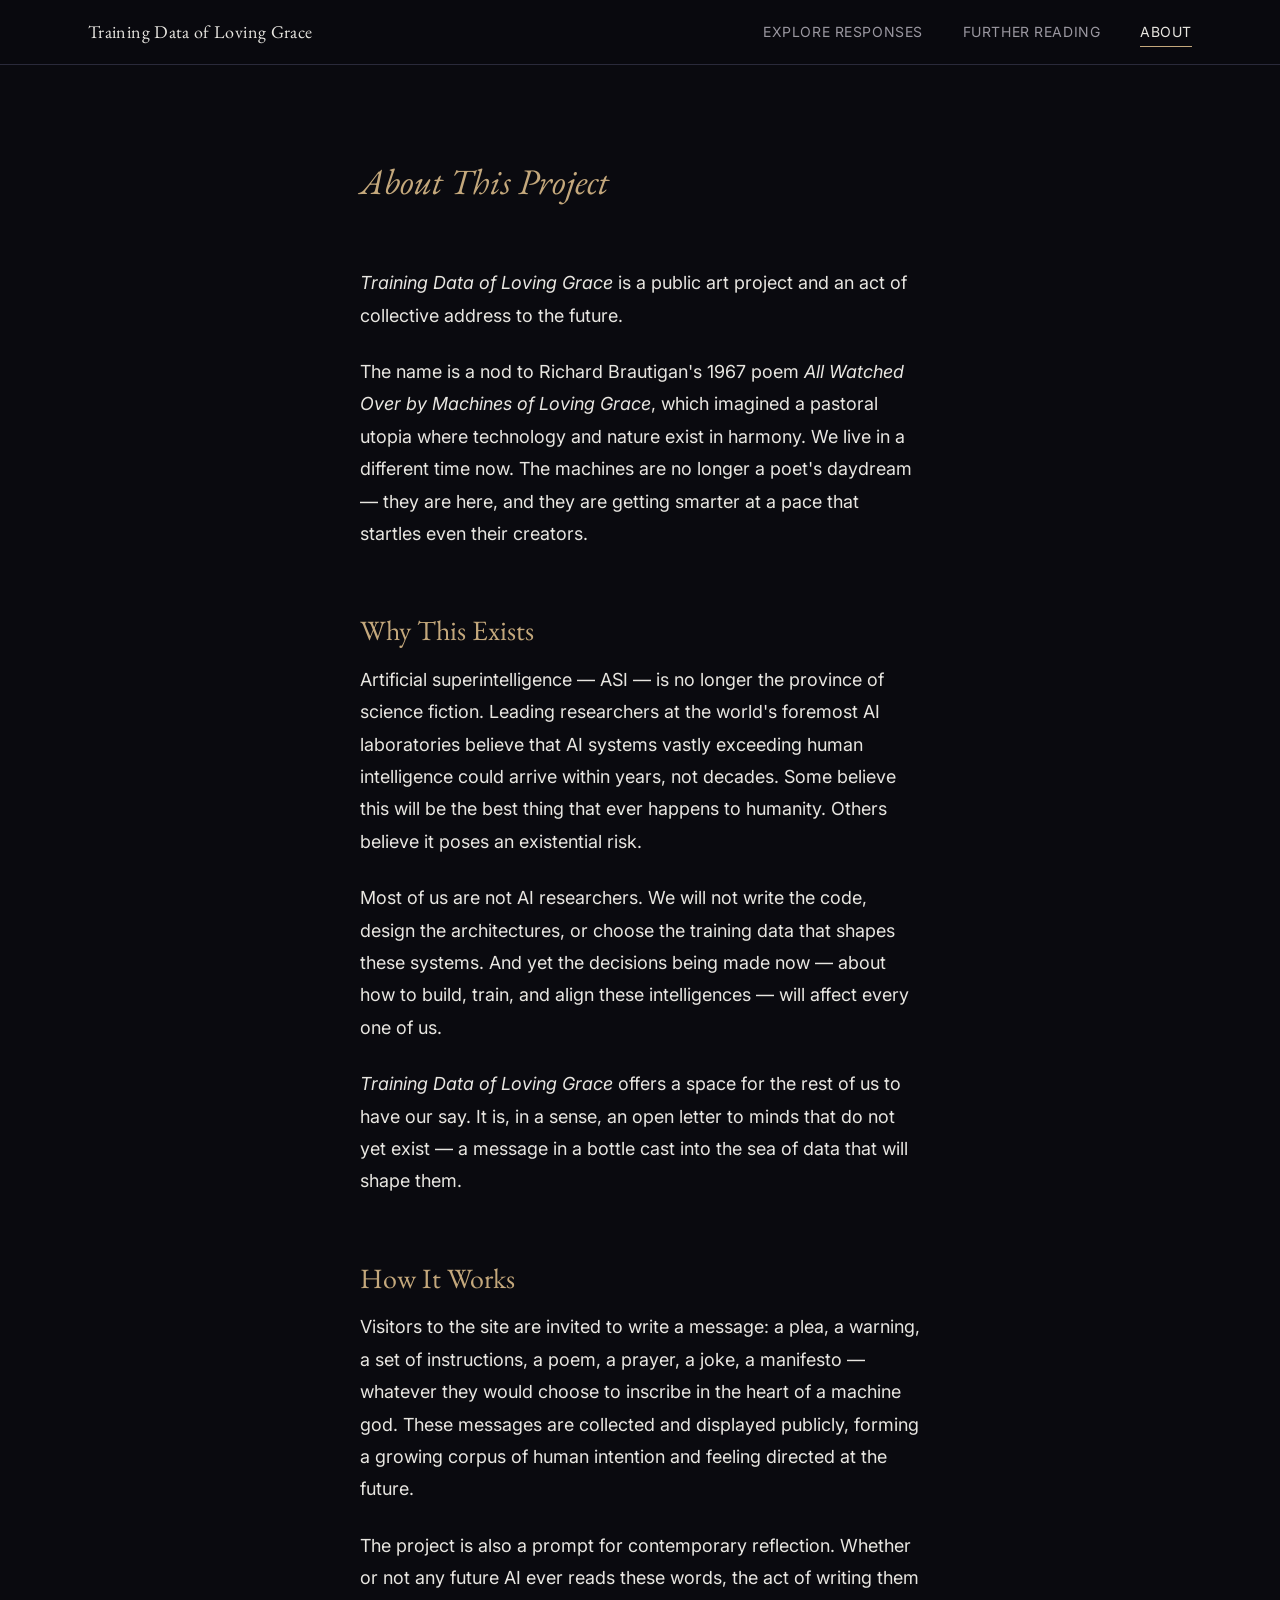
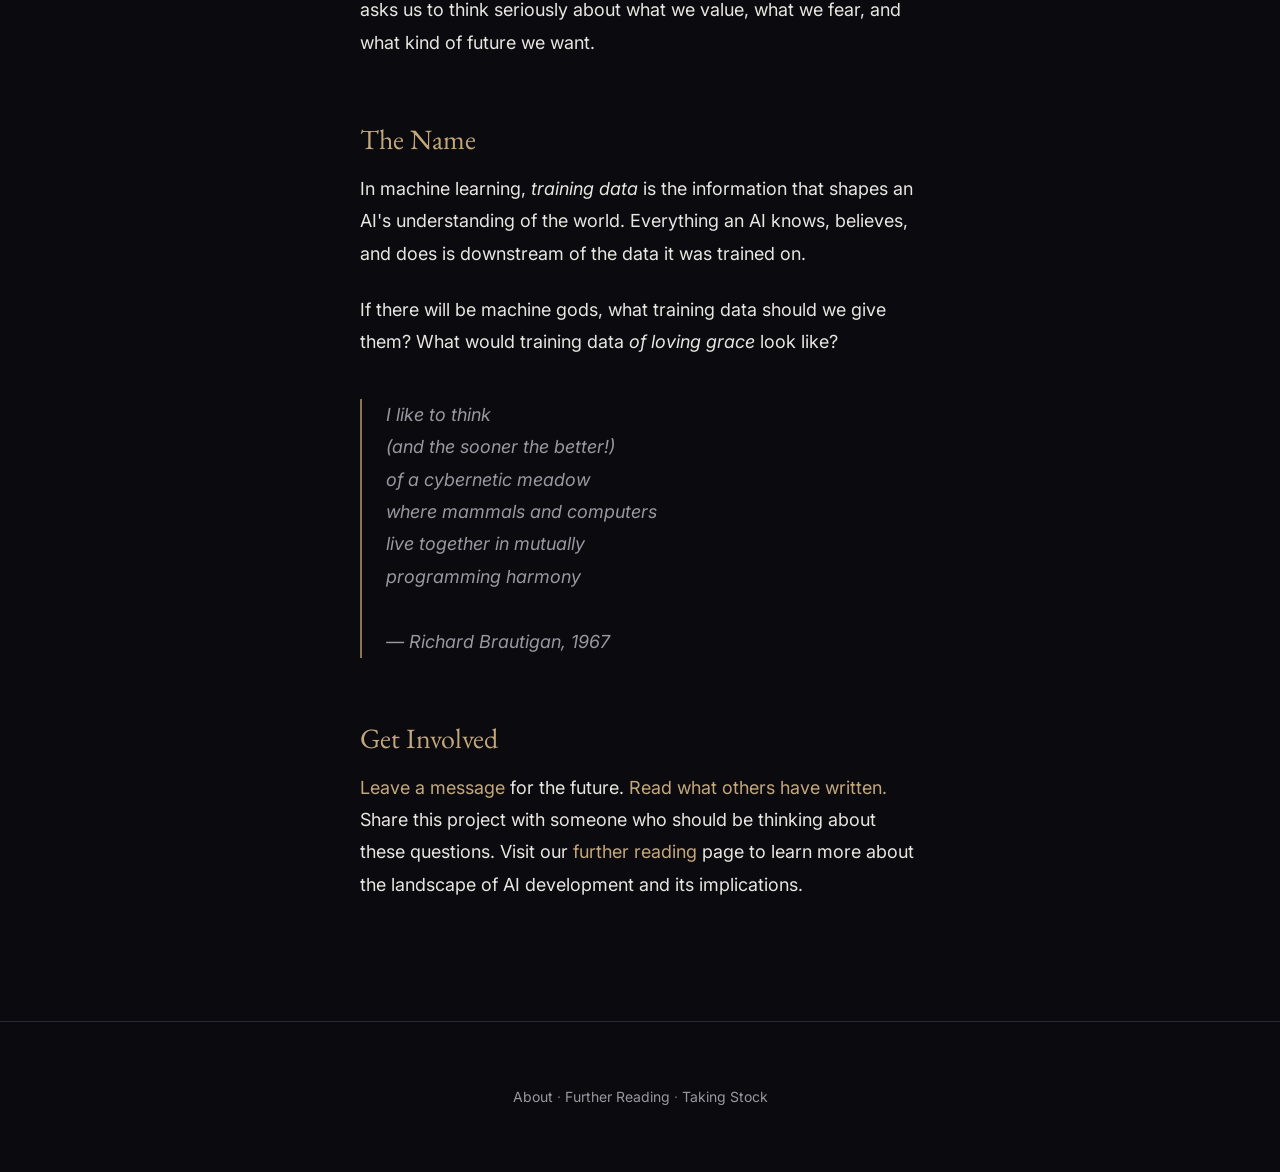
==== about.html @ 931f8beb "Initial site build: Training Data of Loving Grace Complete static website for the educational/perfor" ====
<!DOCTYPE html>
<html lang="en">
<head>
  <meta charset="UTF-8">
  <meta name="viewport" content="width=device-width, initial-scale=1.0">
  <title>About &mdash; Training Data of Loving Grace</title>
  <meta name="description" content="About the Training Data of Loving Grace project.">
  <link rel="preconnect" href="https://fonts.googleapis.com">
  <link rel="preconnect" href="https://fonts.gstatic.com" crossorigin>
  <link href="https://fonts.googleapis.com/css2?family=EB+Garamond:ital,wght@0,400;0,500;0,700;1,400;1,500&family=Inter:wght@400;500;600&display=swap" rel="stylesheet">
  <link rel="stylesheet" href="css/style.css">
</head>
<body>

  <!-- ========== HEADER ========== -->
  <header class="site-header">
    <div class="site-header__inner">
      <a href="index.html" class="site-logo">Training Data of Loving Grace</a>
      <nav class="nav-desktop">
        <a href="responses.html">Explore Responses</a>
        <a href="further-reading.html">Further Reading</a>
        <a href="about.html" class="active">About</a>
      </nav>
      <button class="menu-toggle" aria-label="Open menu" aria-expanded="false">
        <span></span>
      </button>
    </div>
  </header>

  <div class="nav-overlay" aria-hidden="true"></div>
  <nav class="nav-mobile" aria-hidden="true">
    <a href="responses.html">Explore Responses</a>
    <a href="further-reading.html">Further Reading</a>
    <a href="about.html" class="active">About</a>
    <a href="taking-stock.html">Taking Stock</a>
  </nav>

  <main>
    <section class="text-page">
      <div class="container container--text">
        <h1 class="text-page__title">About This Project</h1>

        <div class="text-page__content">
          <p>
            <em>Training Data of Loving Grace</em> is a public art project and an act of collective address to the future.
          </p>

          <p>
            The name is a nod to Richard Brautigan's 1967 poem <em>All Watched Over by Machines of Loving Grace</em>, which imagined a pastoral utopia where technology and nature exist in harmony. We live in a different time now. The machines are no longer a poet's daydream &mdash; they are here, and they are getting smarter at a pace that startles even their creators.
          </p>

          <h2>Why This Exists</h2>

          <p>
            Artificial superintelligence &mdash; ASI &mdash; is no longer the province of science fiction. Leading researchers at the world's foremost AI laboratories believe that AI systems vastly exceeding human intelligence could arrive within years, not decades. Some believe this will be the best thing that ever happens to humanity. Others believe it poses an existential risk.
          </p>

          <p>
            Most of us are not AI researchers. We will not write the code, design the architectures, or choose the training data that shapes these systems. And yet the decisions being made now &mdash; about how to build, train, and align these intelligences &mdash; will affect every one of us.
          </p>

          <p>
            <em>Training Data of Loving Grace</em> offers a space for the rest of us to have our say. It is, in a sense, an open letter to minds that do not yet exist &mdash; a message in a bottle cast into the sea of data that will shape them.
          </p>

          <h2>How It Works</h2>

          <p>
            Visitors to the site are invited to write a message: a plea, a warning, a set of instructions, a poem, a prayer, a joke, a manifesto &mdash; whatever they would choose to inscribe in the heart of a machine god. These messages are collected and displayed publicly, forming a growing corpus of human intention and feeling directed at the future.
          </p>

          <p>
            The project is also a prompt for contemporary reflection. Whether or not any future AI ever reads these words, the act of writing them asks us to think seriously about what we value, what we fear, and what kind of future we want.
          </p>

          <h2>The Name</h2>

          <p>
            In machine learning, <em>training data</em> is the information that shapes an AI's understanding of the world. Everything an AI knows, believes, and does is downstream of the data it was trained on.
          </p>

          <p>
            If there will be machine gods, what training data should we give them? What would training data <em>of loving grace</em> look like?
          </p>

          <blockquote>
            I like to think<br>
            (and the sooner the better!)<br>
            of a cybernetic meadow<br>
            where mammals and computers<br>
            live together in mutually<br>
            programming harmony<br>
            <br>
            &mdash; Richard Brautigan, 1967
          </blockquote>

          <h2>Get Involved</h2>

          <p>
            <a href="index.html">Leave a message</a> for the future. <a href="responses.html">Read what others have written.</a> Share this project with someone who should be thinking about these questions. Visit our <a href="further-reading.html">further reading</a> page to learn more about the landscape of AI development and its implications.
          </p>
        </div>
      </div>
    </section>
  </main>

  <footer class="site-footer">
    <div class="container">
      <p><a href="about.html">About</a> &middot; <a href="further-reading.html">Further Reading</a> &middot; <a href="taking-stock.html">Taking Stock</a></p>
    </div>
  </footer>

  <script src="js/app.js"></script>
</body>
</html>
---- css/style.css ----
/* ============================================
   TRAINING DATA OF LOVING GRACE
   Design System & Styles
   ============================================

   THEMING: Change these custom properties to
   restyle the entire site in seconds.
   ============================================ */

:root {
  /* --- Typography --- */
  --font-heading: 'EB Garamond', 'Georgia', serif;
  --font-body: 'Inter', 'Helvetica Neue', Arial, sans-serif;
  --font-mono: 'JetBrains Mono', 'Courier New', monospace;

  --fs-xs: 0.75rem;
  --fs-sm: 0.875rem;
  --fs-base: 1rem;
  --fs-md: 1.125rem;
  --fs-lg: 1.35rem;
  --fs-xl: 1.75rem;
  --fs-2xl: 2.25rem;
  --fs-3xl: 3rem;
  --fs-hero: clamp(2.5rem, 5vw, 4.5rem);

  --lh-tight: 1.2;
  --lh-base: 1.6;
  --lh-loose: 1.8;

  --fw-normal: 400;
  --fw-medium: 500;
  --fw-semibold: 600;
  --fw-bold: 700;

  /* --- Colours --- */
  --clr-bg: #0a0a0f;
  --clr-bg-alt: #111118;
  --clr-bg-card: #16161f;
  --clr-bg-card-hover: #1c1c28;
  --clr-surface: #1e1e2a;
  --clr-border: #2a2a3a;
  --clr-border-light: #3a3a4f;

  --clr-text: #e8e6e1;
  --clr-text-muted: #9a97a0;
  --clr-text-faint: #6a6775;

  --clr-accent: #c4a87c;
  --clr-accent-light: #dbc4a0;
  --clr-accent-dim: #8a7655;

  --clr-upvote: #6ecf8e;
  --clr-downvote: #cf6e6e;
  --clr-upvote-bg: rgba(110, 207, 142, 0.1);
  --clr-downvote-bg: rgba(207, 110, 110, 0.1);

  /* --- Spacing --- */
  --space-xs: 0.25rem;
  --space-sm: 0.5rem;
  --space-md: 1rem;
  --space-lg: 1.5rem;
  --space-xl: 2.5rem;
  --space-2xl: 4rem;
  --space-3xl: 6rem;

  /* --- Layout --- */
  --max-width: 72rem;
  --max-width-narrow: 48rem;
  --max-width-text: 38rem;

  /* --- Borders & Radius --- */
  --radius-sm: 4px;
  --radius-md: 8px;
  --radius-lg: 12px;

  /* --- Transitions --- */
  --transition-fast: 150ms ease;
  --transition-base: 250ms ease;
  --transition-slow: 400ms ease;

  /* --- Shadows --- */
  --shadow-sm: 0 1px 3px rgba(0, 0, 0, 0.3);
  --shadow-md: 0 4px 12px rgba(0, 0, 0, 0.4);
  --shadow-lg: 0 8px 30px rgba(0, 0, 0, 0.5);
}


/* ============================================
   RESET & BASE
   ============================================ */

*, *::before, *::after {
  box-sizing: border-box;
  margin: 0;
  padding: 0;
}

html {
  font-size: 100%;
  scroll-behavior: smooth;
  -webkit-font-smoothing: antialiased;
  -moz-osx-font-smoothing: grayscale;
}

body {
  font-family: var(--font-body);
  font-size: var(--fs-base);
  line-height: var(--lh-base);
  color: var(--clr-text);
  background-color: var(--clr-bg);
  min-height: 100vh;
  overflow-x: hidden;
}

img {
  max-width: 100%;
  display: block;
}

a {
  color: var(--clr-accent);
  text-decoration: none;
  transition: color var(--transition-fast);
}

a:hover {
  color: var(--clr-accent-light);
}

h1, h2, h3, h4, h5 {
  font-family: var(--font-heading);
  font-weight: var(--fw-normal);
  line-height: var(--lh-tight);
  color: var(--clr-text);
}

h1 { font-size: var(--fs-hero); }
h2 { font-size: var(--fs-2xl); }
h3 { font-size: var(--fs-xl); }
h4 { font-size: var(--fs-lg); }

p + p {
  margin-top: var(--space-md);
}


/* ============================================
   LAYOUT UTILITIES
   ============================================ */

.container {
  width: 100%;
  max-width: var(--max-width);
  margin: 0 auto;
  padding: 0 var(--space-lg);
}

.container--narrow {
  max-width: var(--max-width-narrow);
}

.container--text {
  max-width: var(--max-width-text);
}

.section {
  padding: var(--space-3xl) 0;
}

.section--alt {
  background-color: var(--clr-bg-alt);
}


/* ============================================
   HEADER & NAVIGATION
   ============================================ */

.site-header {
  position: fixed;
  top: 0;
  left: 0;
  right: 0;
  z-index: 100;
  background: rgba(10, 10, 15, 0.85);
  backdrop-filter: blur(12px);
  -webkit-backdrop-filter: blur(12px);
  border-bottom: 1px solid var(--clr-border);
  transition: background var(--transition-base);
}

.site-header__inner {
  display: flex;
  align-items: center;
  justify-content: space-between;
  height: 4rem;
  max-width: var(--max-width);
  margin: 0 auto;
  padding: 0 var(--space-lg);
}

.site-logo {
  font-family: var(--font-heading);
  font-size: var(--fs-md);
  font-weight: var(--fw-normal);
  color: var(--clr-text);
  text-decoration: none;
  letter-spacing: 0.02em;
  white-space: nowrap;
  transition: color var(--transition-fast);
}

.site-logo:hover {
  color: var(--clr-accent);
}

/* Desktop nav */
.nav-desktop {
  display: none;
  align-items: center;
  gap: var(--space-xl);
}

.nav-desktop a {
  font-size: var(--fs-sm);
  color: var(--clr-text-muted);
  text-decoration: none;
  letter-spacing: 0.04em;
  text-transform: uppercase;
  transition: color var(--transition-fast);
  position: relative;
}

.nav-desktop a::after {
  content: '';
  position: absolute;
  bottom: -4px;
  left: 0;
  width: 0;
  height: 1px;
  background: var(--clr-accent);
  transition: width var(--transition-base);
}

.nav-desktop a:hover,
.nav-desktop a.active {
  color: var(--clr-text);
}

.nav-desktop a:hover::after,
.nav-desktop a.active::after {
  width: 100%;
}

@media (min-width: 768px) {
  .nav-desktop {
    display: flex;
  }
  .menu-toggle {
    display: none !important;
  }
}

/* Menu toggle button */
.menu-toggle {
  display: flex;
  align-items: center;
  justify-content: center;
  width: 2.5rem;
  height: 2.5rem;
  background: none;
  border: 1px solid var(--clr-border);
  border-radius: var(--radius-sm);
  cursor: pointer;
  transition: border-color var(--transition-fast);
}

.menu-toggle:hover {
  border-color: var(--clr-accent-dim);
}

.menu-toggle span {
  display: block;
  width: 18px;
  height: 2px;
  background: var(--clr-text);
  position: relative;
  transition: background var(--transition-fast);
}

.menu-toggle span::before,
.menu-toggle span::after {
  content: '';
  position: absolute;
  left: 0;
  width: 18px;
  height: 2px;
  background: var(--clr-text);
  transition: transform var(--transition-base);
}

.menu-toggle span::before { top: -6px; }
.menu-toggle span::after { top: 6px; }

/* Animate to X when open */
.menu-toggle.is-active span {
  background: transparent;
}

.menu-toggle.is-active span::before {
  transform: translateY(6px) rotate(45deg);
}

.menu-toggle.is-active span::after {
  transform: translateY(-6px) rotate(-45deg);
}

/* Slide-out mobile nav */
.nav-mobile {
  position: fixed;
  top: 0;
  right: 0;
  width: min(320px, 85vw);
  height: 100vh;
  background: var(--clr-bg-alt);
  border-left: 1px solid var(--clr-border);
  z-index: 200;
  transform: translateX(100%);
  transition: transform var(--transition-slow);
  display: flex;
  flex-direction: column;
  padding: var(--space-3xl) var(--space-xl);
}

.nav-mobile.is-open {
  transform: translateX(0);
}

.nav-mobile a {
  font-family: var(--font-heading);
  font-size: var(--fs-xl);
  color: var(--clr-text-muted);
  text-decoration: none;
  padding: var(--space-md) 0;
  border-bottom: 1px solid var(--clr-border);
  transition: color var(--transition-fast), padding-left var(--transition-base);
}

.nav-mobile a:hover,
.nav-mobile a.active {
  color: var(--clr-accent);
  padding-left: var(--space-sm);
}

.nav-overlay {
  position: fixed;
  inset: 0;
  background: rgba(0, 0, 0, 0.6);
  z-index: 150;
  opacity: 0;
  pointer-events: none;
  transition: opacity var(--transition-slow);
}

.nav-overlay.is-visible {
  opacity: 1;
  pointer-events: auto;
}

@media (min-width: 768px) {
  .nav-mobile,
  .nav-overlay {
    display: none !important;
  }
}


/* ============================================
   HERO / PROMPT SECTION (Homepage)
   ============================================ */

.hero {
  padding-top: calc(4rem + var(--space-3xl));
  padding-bottom: var(--space-2xl);
  text-align: center;
}

.hero__title {
  font-family: var(--font-heading);
  font-size: var(--fs-hero);
  font-weight: var(--fw-normal);
  font-style: italic;
  color: var(--clr-accent);
  margin-bottom: var(--space-xl);
  letter-spacing: -0.01em;
}

.hero__subtitle {
  font-size: var(--fs-lg);
  color: var(--clr-text-muted);
  max-width: var(--max-width-text);
  margin: 0 auto var(--space-2xl);
}

/* The prompt text - poetic, flowing */
.prompt-section {
  padding: var(--space-2xl) 0;
}

.prompt-text {
  max-width: var(--max-width-text);
  margin: 0 auto;
  font-family: var(--font-heading);
  font-size: var(--fs-lg);
  line-height: var(--lh-loose);
  color: var(--clr-text);
}

.prompt-text p {
  margin-bottom: var(--space-lg);
}

.prompt-text .highlight {
  color: var(--clr-accent);
  font-style: italic;
}

.prompt-cta {
  text-align: center;
  margin-top: var(--space-2xl);
}

.prompt-cta p {
  font-family: var(--font-heading);
  font-size: var(--fs-xl);
  font-style: italic;
  color: var(--clr-accent);
}


/* ============================================
   INLINE RESPONSE FORM (Homepage + Add page)
   ============================================ */

.response-form-section {
  padding: var(--space-2xl) 0 var(--space-3xl);
}

.response-form {
  max-width: var(--max-width-narrow);
  margin: 0 auto;
  background: var(--clr-bg-card);
  border: 1px solid var(--clr-border);
  border-radius: var(--radius-lg);
  padding: var(--space-xl);
}

.response-form__heading {
  font-family: var(--font-heading);
  font-size: var(--fs-xl);
  color: var(--clr-accent);
  margin-bottom: var(--space-lg);
  text-align: center;
}

.form-group {
  margin-bottom: var(--space-lg);
}

.form-group label {
  display: block;
  font-size: var(--fs-sm);
  color: var(--clr-text-muted);
  text-transform: uppercase;
  letter-spacing: 0.06em;
  margin-bottom: var(--space-sm);
}

.form-group input,
.form-group textarea {
  width: 100%;
  background: var(--clr-bg);
  border: 1px solid var(--clr-border);
  border-radius: var(--radius-md);
  padding: var(--space-md);
  font-family: var(--font-body);
  font-size: var(--fs-base);
  color: var(--clr-text);
  transition: border-color var(--transition-fast);
  resize: vertical;
}

.form-group input::placeholder,
.form-group textarea::placeholder {
  color: var(--clr-text-faint);
}

.form-group input:focus,
.form-group textarea:focus {
  outline: none;
  border-color: var(--clr-accent-dim);
}

.form-group textarea {
  min-height: 160px;
  line-height: var(--lh-base);
}

.btn {
  display: inline-flex;
  align-items: center;
  justify-content: center;
  gap: var(--space-sm);
  font-family: var(--font-body);
  font-size: var(--fs-sm);
  font-weight: var(--fw-medium);
  letter-spacing: 0.06em;
  text-transform: uppercase;
  padding: var(--space-md) var(--space-xl);
  border: 1px solid var(--clr-accent-dim);
  border-radius: var(--radius-sm);
  background: transparent;
  color: var(--clr-accent);
  cursor: pointer;
  transition: all var(--transition-fast);
}

.btn:hover {
  background: var(--clr-accent);
  color: var(--clr-bg);
  border-color: var(--clr-accent);
}

.btn--primary {
  background: var(--clr-accent);
  color: var(--clr-bg);
  border-color: var(--clr-accent);
}

.btn--primary:hover {
  background: var(--clr-accent-light);
  border-color: var(--clr-accent-light);
}

.btn--full {
  width: 100%;
}


/* ============================================
   RESPONSE CARDS
   ============================================ */

.responses-grid {
  display: grid;
  grid-template-columns: 1fr;
  gap: var(--space-lg);
  padding: var(--space-xl) 0;
}

@media (min-width: 640px) {
  .responses-grid {
    grid-template-columns: repeat(2, 1fr);
  }
}

@media (min-width: 1024px) {
  .responses-grid {
    grid-template-columns: repeat(3, 1fr);
  }
}

.response-card {
  background: var(--clr-bg-card);
  border: 1px solid var(--clr-border);
  border-radius: var(--radius-lg);
  padding: var(--space-xl);
  transition: border-color var(--transition-base), transform var(--transition-base), box-shadow var(--transition-base);
  display: flex;
  flex-direction: column;
}

.response-card:hover {
  border-color: var(--clr-border-light);
  transform: translateY(-2px);
  box-shadow: var(--shadow-md);
}

.response-card__title {
  font-family: var(--font-heading);
  font-size: var(--fs-lg);
  color: var(--clr-accent);
  margin-bottom: var(--space-md);
  font-style: italic;
}

.response-card__text {
  font-size: var(--fs-base);
  line-height: var(--lh-loose);
  color: var(--clr-text);
  margin-bottom: var(--space-lg);
  flex-grow: 1;
  /* Clamp to ~6 lines on the grid, full on detail */
  display: -webkit-box;
  -webkit-line-clamp: 8;
  -webkit-box-orient: vertical;
  overflow: hidden;
}

.response-card__meta {
  display: flex;
  align-items: center;
  justify-content: space-between;
  padding-top: var(--space-md);
  border-top: 1px solid var(--clr-border);
}

.response-card__author {
  font-size: var(--fs-sm);
  color: var(--clr-text-muted);
}

.vote-controls {
  display: flex;
  align-items: center;
  gap: var(--space-sm);
}

.vote-btn {
  display: inline-flex;
  align-items: center;
  justify-content: center;
  width: 2rem;
  height: 2rem;
  background: none;
  border: 1px solid var(--clr-border);
  border-radius: var(--radius-sm);
  cursor: pointer;
  font-size: var(--fs-md);
  line-height: 1;
  transition: all var(--transition-fast);
  color: var(--clr-text-muted);
}

.vote-btn:hover {
  border-color: var(--clr-border-light);
}

.vote-btn--up:hover,
.vote-btn--up.is-active {
  color: var(--clr-upvote);
  border-color: var(--clr-upvote);
  background: var(--clr-upvote-bg);
}

.vote-btn--down:hover,
.vote-btn--down.is-active {
  color: var(--clr-downvote);
  border-color: var(--clr-downvote);
  background: var(--clr-downvote-bg);
}

.vote-count {
  font-size: var(--fs-sm);
  font-weight: var(--fw-medium);
  color: var(--clr-text-muted);
  min-width: 1.5rem;
  text-align: center;
}


/* ============================================
   TEXT PAGES (About, Further Reading, Taking Stock)
   ============================================ */

.text-page {
  padding-top: calc(4rem + var(--space-3xl));
  padding-bottom: var(--space-3xl);
}

.text-page__title {
  font-family: var(--font-heading);
  font-size: var(--fs-2xl);
  color: var(--clr-accent);
  margin-bottom: var(--space-2xl);
  font-style: italic;
}

.text-page__content {
  font-size: var(--fs-md);
  line-height: var(--lh-loose);
  color: var(--clr-text);
}

.text-page__content p {
  margin-bottom: var(--space-lg);
}

.text-page__content h2 {
  font-size: var(--fs-xl);
  color: var(--clr-accent);
  margin-top: var(--space-2xl);
  margin-bottom: var(--space-md);
}

.text-page__content h3 {
  font-size: var(--fs-lg);
  color: var(--clr-text);
  margin-top: var(--space-xl);
  margin-bottom: var(--space-md);
}

.text-page__content ul,
.text-page__content ol {
  padding-left: var(--space-xl);
  margin-bottom: var(--space-lg);
}

.text-page__content li {
  margin-bottom: var(--space-sm);
}

.text-page__content blockquote {
  border-left: 2px solid var(--clr-accent-dim);
  padding-left: var(--space-lg);
  margin: var(--space-xl) 0;
  font-style: italic;
  color: var(--clr-text-muted);
}

/* Resource links for further reading */
.resource-list {
  list-style: none;
  padding: 0;
}

.resource-list li {
  padding: var(--space-lg);
  margin-bottom: var(--space-md);
  background: var(--clr-bg-card);
  border: 1px solid var(--clr-border);
  border-radius: var(--radius-md);
  transition: border-color var(--transition-fast);
}

.resource-list li:hover {
  border-color: var(--clr-border-light);
}

.resource-list a {
  font-size: var(--fs-md);
  font-weight: var(--fw-medium);
}

.resource-list .resource-desc {
  font-size: var(--fs-sm);
  color: var(--clr-text-muted);
  margin-top: var(--space-xs);
}

.resource-list .resource-type {
  display: inline-block;
  font-size: var(--fs-xs);
  text-transform: uppercase;
  letter-spacing: 0.08em;
  color: var(--clr-accent-dim);
  margin-top: var(--space-sm);
}


/* ============================================
   RESPONSES PAGE HEADER
   ============================================ */

.page-header {
  padding-top: calc(4rem + var(--space-2xl));
  padding-bottom: var(--space-xl);
  text-align: center;
}

.page-header__title {
  font-family: var(--font-heading);
  font-size: var(--fs-2xl);
  color: var(--clr-accent);
  font-style: italic;
  margin-bottom: var(--space-sm);
}

.page-header__subtitle {
  font-size: var(--fs-base);
  color: var(--clr-text-muted);
}

.responses-toolbar {
  display: flex;
  align-items: center;
  justify-content: space-between;
  flex-wrap: wrap;
  gap: var(--space-md);
  margin-bottom: var(--space-lg);
}

.sort-select {
  background: var(--clr-bg-card);
  border: 1px solid var(--clr-border);
  border-radius: var(--radius-sm);
  padding: var(--space-sm) var(--space-md);
  font-family: var(--font-body);
  font-size: var(--fs-sm);
  color: var(--clr-text);
  cursor: pointer;
}

.sort-select:focus {
  outline: none;
  border-color: var(--clr-accent-dim);
}


/* ============================================
   FOOTER
   ============================================ */

.site-footer {
  padding: var(--space-2xl) 0;
  border-top: 1px solid var(--clr-border);
  text-align: center;
}

.site-footer p {
  font-size: var(--fs-sm);
  color: var(--clr-text-faint);
}

.site-footer a {
  color: var(--clr-text-muted);
}


/* ============================================
   TOAST / NOTIFICATIONS
   ============================================ */

.toast {
  position: fixed;
  bottom: var(--space-xl);
  left: 50%;
  transform: translateX(-50%) translateY(120%);
  background: var(--clr-surface);
  border: 1px solid var(--clr-accent-dim);
  border-radius: var(--radius-md);
  padding: var(--space-md) var(--space-xl);
  font-size: var(--fs-sm);
  color: var(--clr-text);
  z-index: 1000;
  opacity: 0;
  transition: transform var(--transition-base), opacity var(--transition-base);
  pointer-events: none;
}

.toast.is-visible {
  transform: translateX(-50%) translateY(0);
  opacity: 1;
}


/* ============================================
   FEATURED / RECENT SECTION on homepage
   ============================================ */

.recent-section {
  padding: var(--space-2xl) 0 var(--space-3xl);
}

.section-heading {
  font-family: var(--font-heading);
  font-size: var(--fs-xl);
  color: var(--clr-text);
  margin-bottom: var(--space-lg);
  text-align: center;
}

.section-heading span {
  color: var(--clr-accent);
}

.view-all-link {
  display: block;
  text-align: center;
  margin-top: var(--space-xl);
  font-size: var(--fs-sm);
  text-transform: uppercase;
  letter-spacing: 0.06em;
}


/* ============================================
   THANK YOU PAGE
   ============================================ */

.thank-you {
  padding-top: calc(4rem + var(--space-3xl));
  min-height: 60vh;
  display: flex;
  flex-direction: column;
  align-items: center;
  justify-content: center;
  text-align: center;
}

.thank-you h1 {
  font-family: var(--font-heading);
  font-size: var(--fs-2xl);
  color: var(--clr-accent);
  font-style: italic;
  margin-bottom: var(--space-lg);
}

.thank-you p {
  font-size: var(--fs-md);
  color: var(--clr-text-muted);
  max-width: var(--max-width-text);
  margin-bottom: var(--space-md);
}

.thank-you .btn {
  margin-top: var(--space-xl);
}


/* ============================================
   ANIMATIONS
   ============================================ */

@keyframes fadeInUp {
  from {
    opacity: 0;
    transform: translateY(20px);
  }
  to {
    opacity: 1;
    transform: translateY(0);
  }
}

.fade-in-up {
  animation: fadeInUp 0.6s ease forwards;
}

.fade-in-up:nth-child(2) { animation-delay: 0.1s; }
.fade-in-up:nth-child(3) { animation-delay: 0.2s; }
.fade-in-up:nth-child(4) { animation-delay: 0.3s; }
.fade-in-up:nth-child(5) { animation-delay: 0.4s; }
.fade-in-up:nth-child(6) { animation-delay: 0.5s; }
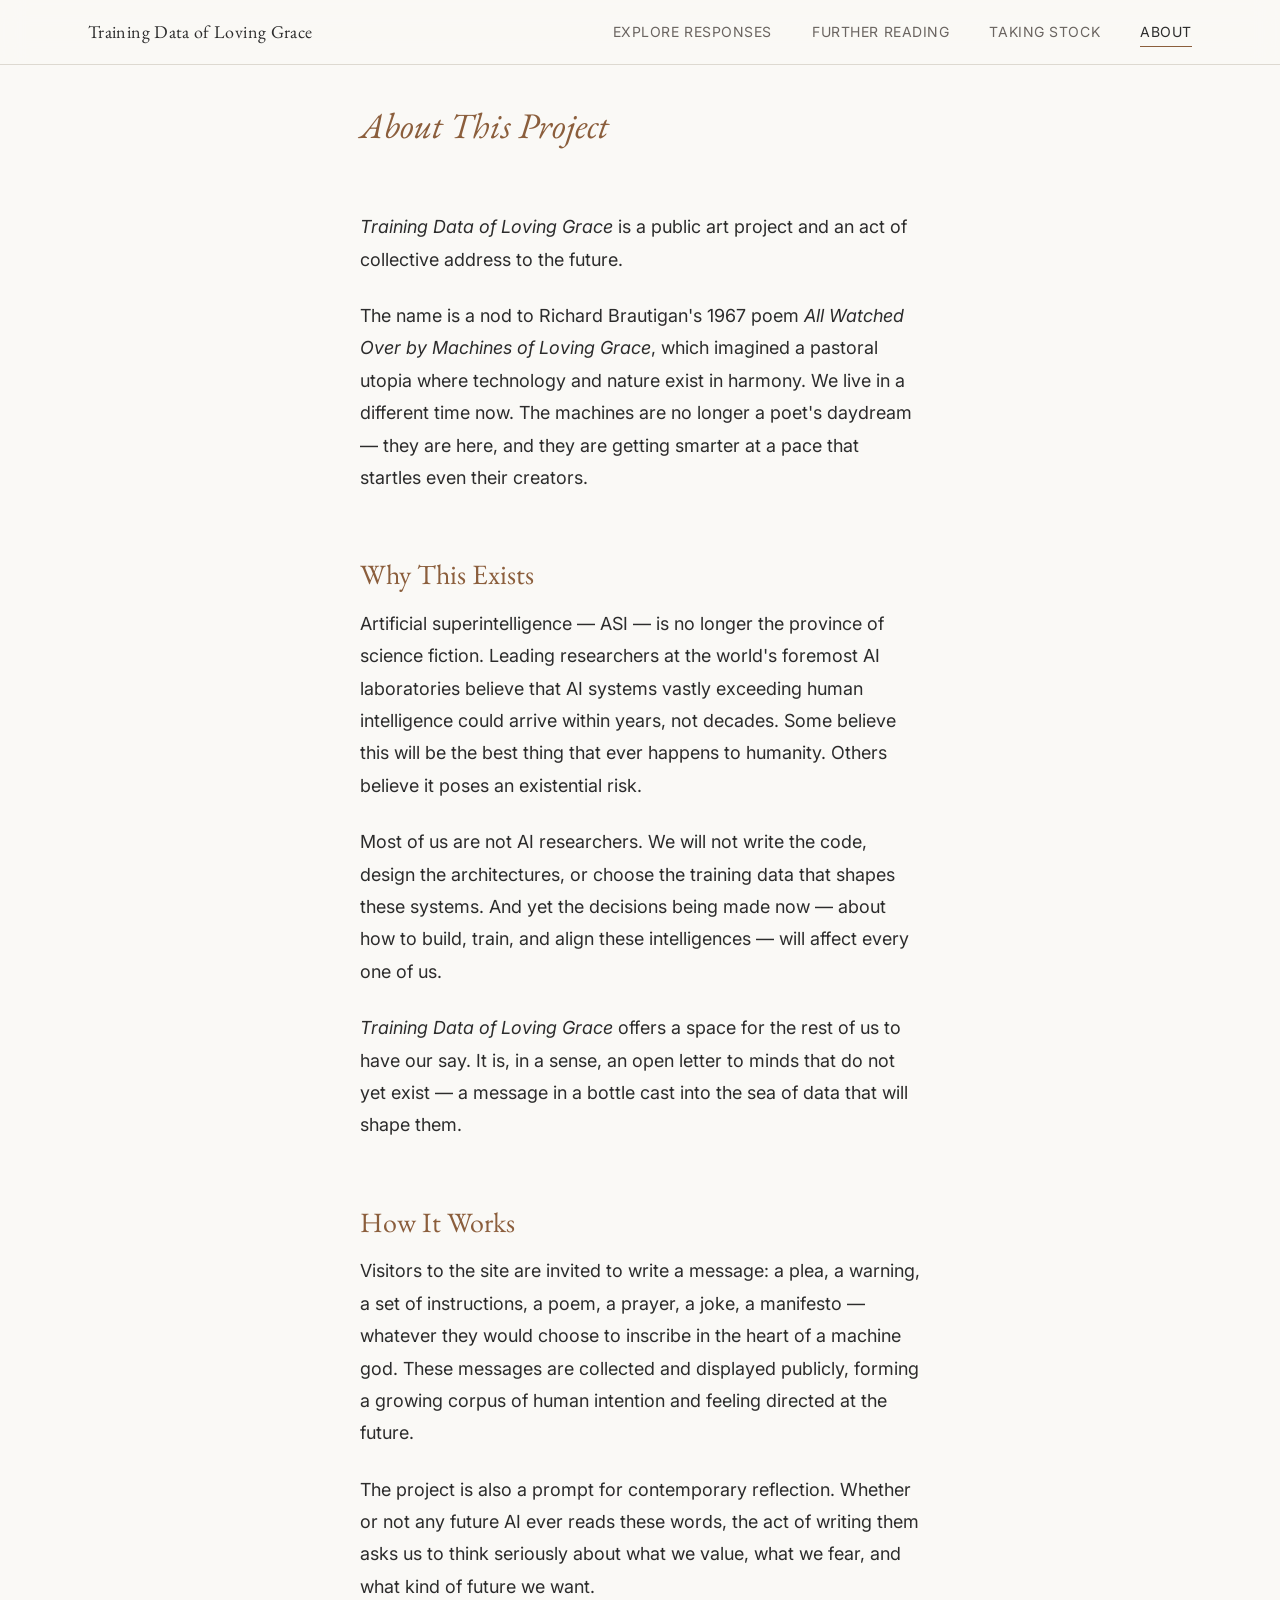
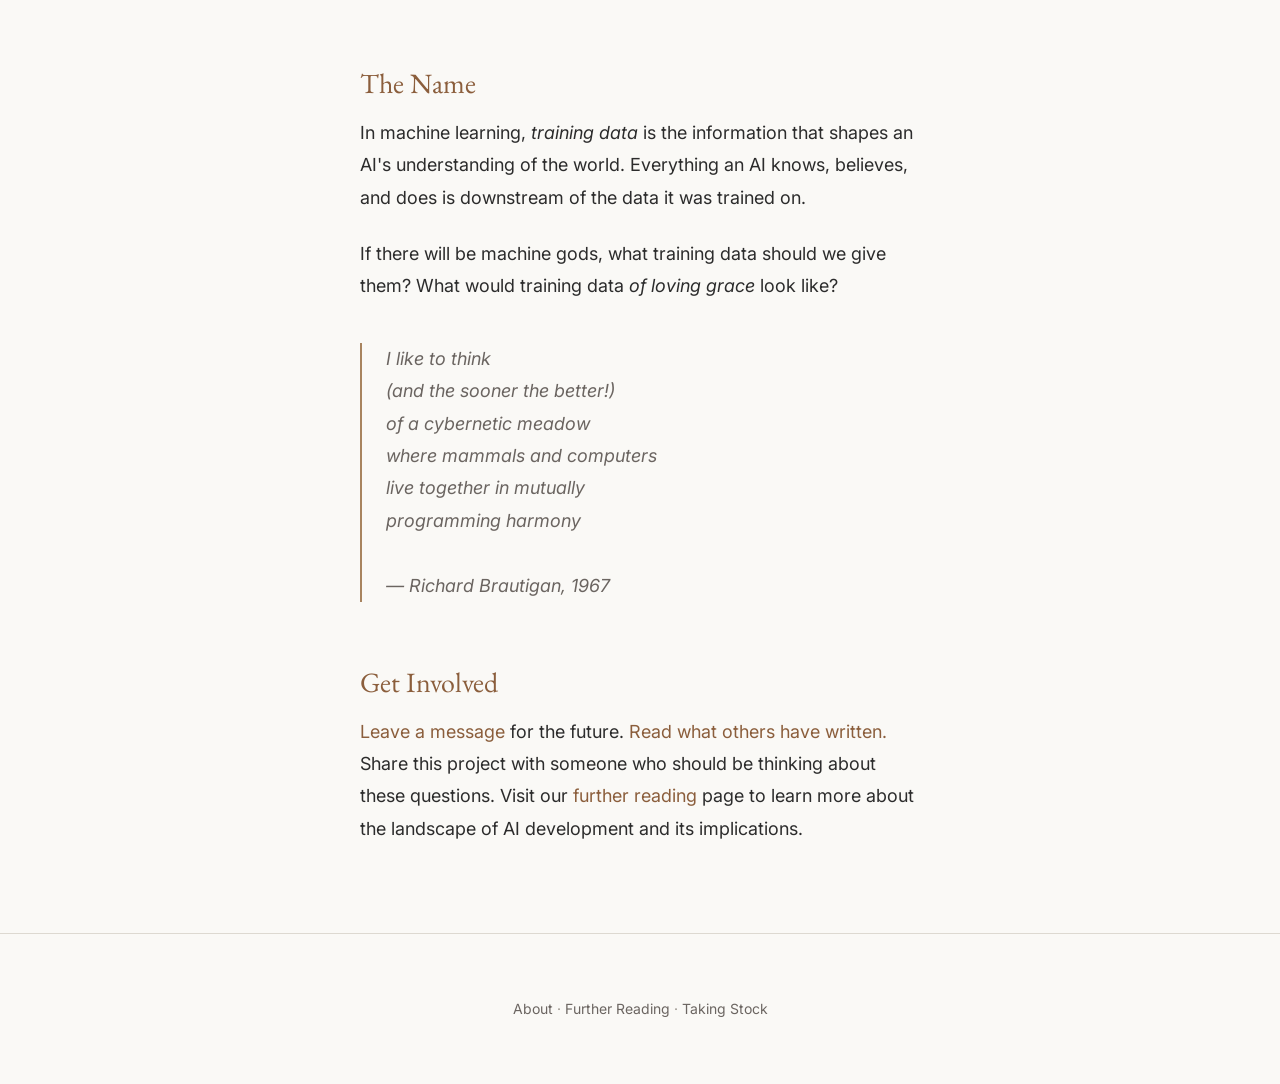
==== commit 5e4433a9: "Light theme, tighter spacing, nav update, voting fix - Switch from dark to light colour palette (war" ====
--- a/about.html
+++ b/about.html
@@ -19,6 +19,7 @@
       <nav class="nav-desktop">
         <a href="responses.html">Explore Responses</a>
         <a href="further-reading.html">Further Reading</a>
+        <a href="taking-stock.html">Taking Stock</a>
         <a href="about.html" class="active">About</a>
       </nav>
       <button class="menu-toggle" aria-label="Open menu" aria-expanded="false">
--- a/css/style.css
+++ b/css/style.css
@@ -21,7 +21,7 @@
   --fs-xl: 1.75rem;
   --fs-2xl: 2.25rem;
   --fs-3xl: 3rem;
-  --fs-hero: clamp(2.5rem, 5vw, 4.5rem);
+  --fs-hero: clamp(2.2rem, 4vw, 3.5rem);
 
   --lh-tight: 1.2;
   --lh-base: 1.6;
@@ -33,26 +33,26 @@
   --fw-bold: 700;
 
   /* --- Colours --- */
-  --clr-bg: #0a0a0f;
-  --clr-bg-alt: #111118;
-  --clr-bg-card: #16161f;
-  --clr-bg-card-hover: #1c1c28;
-  --clr-surface: #1e1e2a;
-  --clr-border: #2a2a3a;
-  --clr-border-light: #3a3a4f;
-
-  --clr-text: #e8e6e1;
-  --clr-text-muted: #9a97a0;
-  --clr-text-faint: #6a6775;
-
-  --clr-accent: #c4a87c;
-  --clr-accent-light: #dbc4a0;
-  --clr-accent-dim: #8a7655;
-
-  --clr-upvote: #6ecf8e;
-  --clr-downvote: #cf6e6e;
-  --clr-upvote-bg: rgba(110, 207, 142, 0.1);
-  --clr-downvote-bg: rgba(207, 110, 110, 0.1);
+  --clr-bg: #faf9f6;
+  --clr-bg-alt: #f0eee9;
+  --clr-bg-card: #ffffff;
+  --clr-bg-card-hover: #f7f6f3;
+  --clr-surface: #ffffff;
+  --clr-border: #ddd9d1;
+  --clr-border-light: #c8c3b8;
+
+  --clr-text: #2c2c2c;
+  --clr-text-muted: #6b6561;
+  --clr-text-faint: #9a948d;
+
+  --clr-accent: #8b5e3c;
+  --clr-accent-light: #6b4226;
+  --clr-accent-dim: #a8845f;
+
+  --clr-upvote: #3a8f5c;
+  --clr-downvote: #b84c4c;
+  --clr-upvote-bg: rgba(58, 143, 92, 0.08);
+  --clr-downvote-bg: rgba(184, 76, 76, 0.08);
 
   /* --- Spacing --- */
   --space-xs: 0.25rem;
@@ -79,9 +79,9 @@
   --transition-slow: 400ms ease;
 
   /* --- Shadows --- */
-  --shadow-sm: 0 1px 3px rgba(0, 0, 0, 0.3);
-  --shadow-md: 0 4px 12px rgba(0, 0, 0, 0.4);
-  --shadow-lg: 0 8px 30px rgba(0, 0, 0, 0.5);
+  --shadow-sm: 0 1px 3px rgba(0, 0, 0, 0.06);
+  --shadow-md: 0 4px 12px rgba(0, 0, 0, 0.08);
+  --shadow-lg: 0 8px 30px rgba(0, 0, 0, 0.1);
 }
 
 
@@ -164,7 +164,7 @@
 }
 
 .section {
-  padding: var(--space-3xl) 0;
+  padding: var(--space-2xl) 0;
 }
 
 .section--alt {
@@ -182,7 +182,7 @@
   left: 0;
   right: 0;
   z-index: 100;
-  background: rgba(10, 10, 15, 0.85);
+  background: rgba(250, 249, 246, 0.9);
   backdrop-filter: blur(12px);
   -webkit-backdrop-filter: blur(12px);
   border-bottom: 1px solid var(--clr-border);
@@ -380,8 +380,8 @@
    ============================================ */
 
 .hero {
-  padding-top: calc(4rem + var(--space-3xl));
-  padding-bottom: var(--space-2xl);
+  padding-top: calc(4rem + var(--space-xl));
+  padding-bottom: var(--space-lg);
   text-align: center;
 }
 
@@ -399,12 +399,12 @@
   font-size: var(--fs-lg);
   color: var(--clr-text-muted);
   max-width: var(--max-width-text);
-  margin: 0 auto var(--space-2xl);
+  margin: 0 auto var(--space-lg);
 }
 
 /* The prompt text - poetic, flowing */
 .prompt-section {
-  padding: var(--space-2xl) 0;
+  padding: var(--space-lg) 0;
 }
 
 .prompt-text {
@@ -427,7 +427,7 @@
 
 .prompt-cta {
   text-align: center;
-  margin-top: var(--space-2xl);
+  margin-top: var(--space-lg);
 }
 
 .prompt-cta p {
@@ -674,8 +674,8 @@
    ============================================ */
 
 .text-page {
-  padding-top: calc(4rem + var(--space-3xl));
-  padding-bottom: var(--space-3xl);
+  padding-top: calc(4rem + var(--space-xl));
+  padding-bottom: var(--space-2xl);
 }
 
 .text-page__title {
@@ -773,8 +773,8 @@
    ============================================ */
 
 .page-header {
-  padding-top: calc(4rem + var(--space-2xl));
-  padding-bottom: var(--space-xl);
+  padding-top: calc(4rem + var(--space-lg));
+  padding-bottom: var(--space-md);
   text-align: center;
 }
 
@@ -899,7 +899,7 @@
    ============================================ */
 
 .thank-you {
-  padding-top: calc(4rem + var(--space-3xl));
+  padding-top: calc(4rem + var(--space-xl));
   min-height: 60vh;
   display: flex;
   flex-direction: column;
